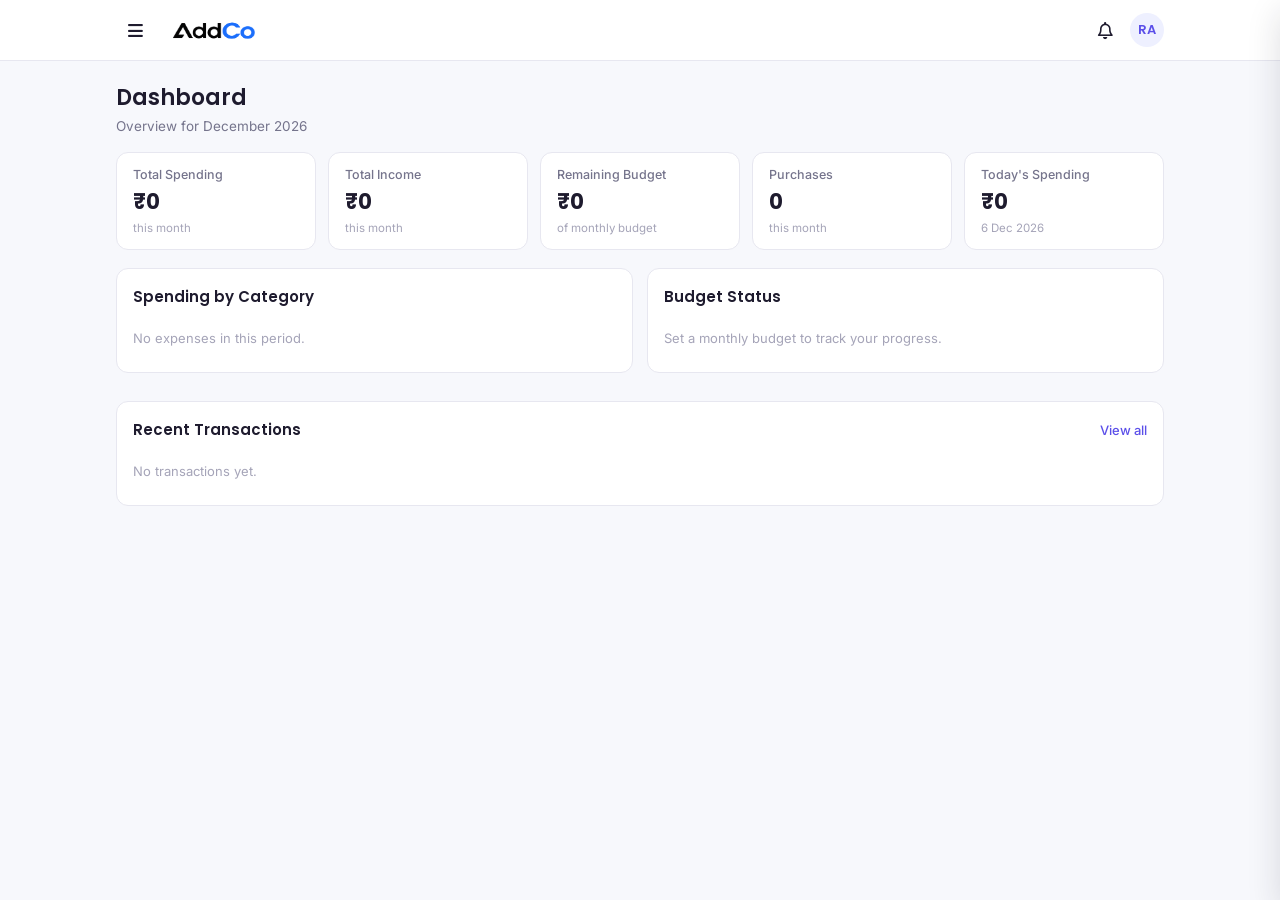
==== index.html @ 3d991e6e "initialization" ====
<!DOCTYPE html>
<html lang="en">

<head>
  <meta charset="UTF-8">
  <meta name="viewport" content="width=device-width, initial-scale=1.0, maximum-scale=1.0">
  <title>AddCo — Track Your Expenses</title>

  <link rel="preconnect" href="https://fonts.googleapis.com">
  <link
    href="https://fonts.googleapis.com/css2?family=Poppins:wght@500;600;700&family=Inter:wght@400;500;600;700&display=swap"
    rel="stylesheet">
  <link rel="stylesheet" href="https://cdnjs.cloudflare.com/ajax/libs/font-awesome/6.5.1/css/all.min.css">

  <link rel="stylesheet" href="main.css">
  <link rel="stylesheet" href="addExpense.css">
  <link rel="stylesheet" href="myPurchases.css">
  <link rel="stylesheet" href="budget.css">
  <link rel="stylesheet" href="reports.css">
  <link rel="stylesheet" href="categories.css">
  <link rel="stylesheet" href="settings.css">
</head>

<body>

  <!-- ============ LOADING SCREEN ============ -->
  <div id="loadingScreen" class="loading-screen">
    <div class="loading-content">
      <!-- <div class="loading-logo">
        <img src="img/Finaal AddCo logo.png" alt="Logo">
      </div> -->
      <div class="loading-spinner"></div>
      <p class="loading-text">Getting your finances ready…</p>
    </div>
  </div>

  <!-- ============ TOP NAVIGATION ============ -->
  <header class="top-nav" id="topNav">
    <div class="top-nav-row">
      <div class="top-nav-left">
        <button class="icon-btn hamburger-btn" id="hamburgerBtn" aria-label="Open menu" aria-expanded="false">
          <i class="fa-solid fa-bars" id="hamburgerIcon"></i>
        </button>
        <div class="brand-logo">
        </div>
      </div>
      <div class="top-nav-right">
        <button class="icon-btn notif-btn" id="notifBtn" aria-label="Notifications">
          <i class="fa-regular fa-bell"></i>
        </button>
        <button class="user-chip" id="userChipBtn" aria-label="Account">
          <span class="user-avatar-sm">RA</span>
        </button>
      </div>
    </div>

    <!-- ============ EXPANDABLE NAV MENU ============ -->
    <div class="nav-menu-overlay" id="menuOverlay"></div>
    <nav class="nav-menu" id="navMenu" aria-hidden="true">
      <div class="nav-menu-header">
        <span class="nav-menu-title">Menu</span>
        <button class="icon-btn close-menu-btn" id="closeMenuBtn" aria-label="Close menu">
          <i class="fa-solid fa-xmark"></i>
        </button>
      </div>

      <div class="nav-menu-body" id="navMenuBody">

        <!-- Default menu view -->
        <div class="nav-view nav-view--main" id="navViewMain">
          <ul class="nav-links">
            <li><a href="#" class="nav-link" data-page="dashboard"><i
                  class="fa-solid fa-grid-2 nav-link-icon"></i><span>Dashboard</span></a></li>
            <li><a href="#" class="nav-link" data-page="addExpense"><i
                  class="fa-solid fa-circle-plus nav-link-icon"></i><span>Add Expense</span></a></li>
            <li><a href="#" class="nav-link" data-page="myPurchases"><i
                  class="fa-solid fa-receipt nav-link-icon"></i><span>My Purchases</span></a></li>
            <li><a href="#" class="nav-link" data-page="budget"><i
                  class="fa-solid fa-piggy-bank nav-link-icon"></i><span>Budget</span></a></li>
            <li><a href="#" class="nav-link" data-page="reports"><i
                  class="fa-solid fa-chart-pie nav-link-icon"></i><span>Reports</span></a></li>
            <li><a href="#" class="nav-link" data-page="categories"><i
                  class="fa-solid fa-tags nav-link-icon"></i><span>Categories</span></a></li>
            <li><a href="#" class="nav-link" data-page="settings"><i
                  class="fa-solid fa-gear nav-link-icon"></i><span>Settings</span></a></li>
          </ul>

          <div class="nav-divider"></div>

          <button class="profile-section" id="profileToggleBtn">
            <span class="user-avatar-md">RA</span>
            <span class="profile-info">
              <span class="profile-name" id="profileNameLabel">Riya Agarwal</span>
              <span class="profile-email" id="profileEmailLabel">riya.agarwal@email.com</span>
            </span>
            <span class="premium-badge"><i class="fa-solid fa-crown"></i> Premium</span>
            <i class="fa-solid fa-chevron-right profile-arrow"></i>
          </button>

          <button class="nav-logout-btn" id="logoutBtnMain">
            <i class="fa-solid fa-arrow-right-from-bracket"></i><span>Logout</span>
          </button>
        </div>

        <!-- Expanded profile view -->
        <div class="nav-view nav-view--profile" id="navViewProfile" hidden>
          <button class="profile-back-btn" id="profileBackBtn">
            <i class="fa-solid fa-chevron-left"></i><span>Back</span>
          </button>

          <div class="profile-summary">
            <span class="user-avatar-lg">RA</span>
            <span class="profile-name-lg">Riya Agarwal</span>
            <span class="profile-email">riya.agarwal@email.com</span>
            <span class="premium-badge"><i class="fa-solid fa-crown"></i> Premium</span>
          </div>

          <ul class="nav-links">
            <li><a href="#" class="nav-link" data-profile-panel="personal"><i
                  class="fa-solid fa-user nav-link-icon"></i><span>Personal Information</span></a></li>
            <li><a href="#" class="nav-link" data-profile-panel="security"><i
                  class="fa-solid fa-lock nav-link-icon"></i><span>Security</span></a></li>
            <li><a href="#" class="nav-link" data-profile-panel="help"><i
                  class="fa-solid fa-circle-question nav-link-icon"></i><span>Help &amp; Support</span></a></li>
            <li><a href="#" class="nav-link" data-profile-panel="about"><i
                  class="fa-solid fa-circle-info nav-link-icon"></i><span>About AddCo</span></a></li>
          </ul>
        </div>

      </div>
    </nav>
  </header>

  <!-- ============ MAIN CONTENT ============ -->
  <main class="app-content" id="appContent">

    <!-- ---------- DASHBOARD ---------- -->
    <section class="page" id="page-dashboard">
      <div class="page-header">
        <h1 class="page-title">Dashboard</h1>
        <p class="page-subtitle" id="dashboardDateLabel">Overview for this month</p>
      </div>

      <div class="stat-grid">
        <div class="stat-card">
          <span class="stat-label">Total Spending</span>
          <span class="stat-value" id="statTotalSpent">₹0</span>
          <span class="stat-sub">this month</span>
        </div>
        <div class="stat-card">
          <span class="stat-label">Total Income</span>
          <span class="stat-value" id="statTotalIncome">₹0</span>
          <span class="stat-sub">this month</span>
        </div>
        <div class="stat-card">
          <span class="stat-label">Remaining Budget</span>
          <span class="stat-value" id="statRemaining">₹0</span>
          <span class="stat-sub">of monthly budget</span>
        </div>
        <div class="stat-card">
          <span class="stat-label">Purchases</span>
          <span class="stat-value" id="statPurchaseCount">0</span>
          <span class="stat-sub">this month</span>
        </div>
        <div class="stat-card">
          <span class="stat-label">Today's Spending</span>
          <span class="stat-value" id="statTodaySpent">₹0</span>
          <span class="stat-sub" id="statTodayDate">—</span>
        </div>
      </div>

      <div class="dash-row">
        <div class="panel">
          <div class="panel-header">
            <h2 class="panel-title">Spending by Category</h2>
          </div>
          <div class="category-bars" id="dashCategoryBars">
            <p class="empty-hint">No expenses yet. Add your first expense to see a breakdown.</p>
          </div>
        </div>

        <div class="panel">
          <div class="panel-header">
            <h2 class="panel-title">Budget Status</h2>
          </div>
          <div class="budget-status-mini" id="dashBudgetStatus">
            <p class="empty-hint">Set a monthly budget to track your progress.</p>
          </div>
        </div>
      </div>

      <div class="panel">
        <div class="panel-header">
          <h2 class="panel-title">Recent Transactions</h2>
          <a href="#" class="panel-link" data-page="myPurchases">View all</a>
        </div>
        <div class="recent-list" id="recentTransactionsList">
          <p class="empty-hint">No transactions yet.</p>
        </div>
      </div>
    </section>

    <!-- ---------- ADD EXPENSE ---------- -->
    <section class="page" id="page-addExpense">
      <div class="page-header">
        <h1 class="page-title">Add Expense</h1>
        <p class="page-subtitle">Log a new purchase</p>
      </div>

      <form class="expense-form" id="expenseForm" novalidate>
        <div class="form-group">
          <label class="form-label" for="amountInput">Amount</label>
          <div class="amount-input-wrap">
            <span class="currency-symbol">₹</span>
            <input type="number" id="amountInput" class="form-input amount-input" placeholder="0" min="0" step="0.01"
              inputmode="decimal">
          </div>
          <span class="form-error" id="amountError"></span>
        </div>

        <div class="form-group">
          <label class="form-label" for="categorySelect">Category</label>
          <select id="categorySelect" class="form-input">
            <option value="">Select category</option>
          </select>
          <span class="form-error" id="categoryError"></span>
        </div>

        <div class="form-row">
          <div class="form-group">
            <label class="form-label" for="dateInput">Date</label>
            <input type="date" id="dateInput" class="form-input">
            <span class="form-error" id="dateError"></span>
          </div>

          <div class="form-group">
            <label class="form-label" for="paymentMethodSelect">Payment Method</label>
            <select id="paymentMethodSelect" class="form-input">
              <option value="">Select method</option>
              <option value="UPI">UPI</option>
              <option value="Cash">Cash</option>
              <option value="Debit Card">Debit Card</option>
              <option value="Credit Card">Credit Card</option>
              <option value="Bank Transfer">Bank Transfer</option>
            </select>
            <span class="form-error" id="paymentMethodError"></span>
          </div>
        </div>

        <div class="form-group">
          <label class="form-label" for="descriptionInput">Description <span
              class="optional-tag">(optional)</span></label>
          <textarea id="descriptionInput" class="form-input" rows="3"
            placeholder="What was this expense for?"></textarea>
        </div>

        <button type="submit" class="btn-primary btn-add-expense" id="addExpenseButton">
          <span class="btn-content">
            <i class="fa-solid fa-plus"></i>
            <span class="btn-text">Add Expense</span>
          </span>
          <span class="btn-spinner" hidden></span>
        </button>
      </form>
    </section>

    <!-- ---------- MY PURCHASES ---------- -->
    <section class="page" id="page-myPurchases">
      <div class="page-header">
        <h1 class="page-title">My Purchases</h1>
        <p class="page-subtitle">All your recorded expenses</p>
      </div>

      <div class="purchases-toolbar">
        <div class="search-wrap">
          <i class="fa-solid fa-magnifying-glass search-icon"></i>
          <input type="text" id="searchInput" class="form-input search-input" placeholder="Search purchases">
        </div>
        <select id="filterCategory" class="form-input filter-input">
          <option value="">All categories</option>
        </select>
        <select id="filterDateRange" class="form-input filter-input">
          <option value="all">All time</option>
          <option value="today">Today</option>
          <option value="week">This week</option>
          <option value="month">This month</option>
          <option value="lastMonth">Last month</option>
          <option value="year">This year</option>
        </select>
        <select id="sortSelect" class="form-input filter-input">
          <option value="dateDesc">Newest first</option>
          <option value="dateAsc">Oldest first</option>
          <option value="amountDesc">Amount: High to Low</option>
          <option value="amountAsc">Amount: Low to High</option>
        </select>
      </div>

      <div class="purchases-list" id="purchasesList"></div>
      <p class="empty-hint" id="purchasesEmptyState" hidden>No purchases match your filters.</p>
    </section>

    <!-- ---------- BUDGET ---------- -->
    <section class="page" id="page-budget">
      <div class="page-header">
        <h1 class="page-title">Budget</h1>
        <p class="page-subtitle">Plan and track your monthly spending</p>
      </div>

      <div class="panel budget-overview-panel">
        <div class="panel-header">
          <h2 class="panel-title">Monthly Budget</h2>
        </div>
        <div class="budget-set-row">
          <div class="amount-input-wrap">
            <span class="currency-symbol">₹</span>
            <input type="number" id="monthlyBudgetInput" class="form-input amount-input" placeholder="0" min="0">
          </div>
          <button class="btn-primary btn-save-budget" id="saveBudgetBtn">Save Budget</button>
        </div>

        <div class="budget-progress-block">
          <div class="budget-progress-labels">
            <span>Spent: <strong id="budgetSpentLabel">₹0</strong></span>
            <span>Remaining: <strong id="budgetRemainingLabel">₹0</strong></span>
          </div>
          <div class="progress-track">
            <div class="progress-fill" id="budgetOverviewBar"></div>
          </div>
          <div class="budget-progress-footer">
            <span id="budgetPercentLabel">0% used</span>
            <span class="budget-warning" id="budgetWarning" hidden></span>
          </div>
        </div>
      </div>

      <div class="panel">
        <div class="panel-header">
          <h2 class="panel-title">Category Budgets</h2>
        </div>
        <div class="category-budget-list" id="categoryBudgetList"></div>
      </div>
    </section>

    <!-- ---------- REPORTS ---------- -->
    <section class="page" id="page-reports">
      <div class="page-header">
        <h1 class="page-title">Reports</h1>
        <p class="page-subtitle">Understand your spending patterns</p>
      </div>

      <div class="report-period-row">
        <select id="reportPeriodSelect" class="form-input filter-input">
          <option value="week">This week</option>
          <option value="month" selected>This month</option>
          <option value="lastMonth">Last month</option>
          <option value="year">This year</option>
        </select>
      </div>

      <div class="stat-grid report-highlight-grid">
        <div class="stat-card">
          <span class="stat-label">Highest Category</span>
          <span class="stat-value stat-value--sm" id="reportHighestCategory">—</span>
        </div>
        <div class="stat-card">
          <span class="stat-label">Highest Expense</span>
          <span class="stat-value stat-value--sm" id="reportHighestExpense">—</span>
        </div>
        <div class="stat-card">
          <span class="stat-label">Total Spent</span>
          <span class="stat-value stat-value--sm" id="reportTotalSpent">₹0</span>
        </div>
      </div>

      <div class="panel">
        <div class="panel-header">
          <h2 class="panel-title">Category Breakdown</h2>
        </div>
        <div class="category-bars" id="reportCategoryChart"></div>
      </div>

      <div class="dash-row">
        <div class="panel">
          <div class="panel-header">
            <h2 class="panel-title">Payment Method Spending</h2>
          </div>
          <div class="category-bars" id="reportPaymentChart"></div>
        </div>

        <div class="panel">
          <div class="panel-header">
            <h2 class="panel-title">Daily Spending</h2>
          </div>
          <div class="mini-bar-chart" id="reportDailyChart"></div>
        </div>
      </div>
    </section>

    <!-- ---------- CATEGORIES ---------- -->
    <section class="page" id="page-categories">
      <div class="page-header">
        <div class="page-header-row">
          <div>
            <h1 class="page-title">Categories</h1>
            <p class="page-subtitle">Organize how your expenses are grouped</p>
          </div>
          <button class="btn-primary btn-add-category" id="addCategoryBtn">
            <i class="fa-solid fa-plus"></i><span>Add Category</span>
          </button>
        </div>
      </div>

      <div class="category-grid" id="categoryGrid"></div>
    </section>

    <!-- ---------- SETTINGS ---------- -->
    <section class="page" id="page-settings">
      <div class="page-header">
        <h1 class="page-title">Settings</h1>
        <p class="page-subtitle">Manage your account and preferences</p>
      </div>

      <div class="panel">
        <div class="panel-header">
          <h2 class="panel-title">Profile</h2>
        </div>
        <div class="settings-form-row">
          <div class="form-group">
            <label class="form-label" for="settingsNameInput">Full Name</label>
            <input type="text" id="settingsNameInput" class="form-input">
          </div>
          <div class="form-group">
            <label class="form-label" for="settingsEmailInput">Email</label>
            <input type="email" id="settingsEmailInput" class="form-input">
          </div>
        </div>
        <button class="btn-primary" id="saveProfileBtn">Save Profile</button>
      </div>

      <div class="panel">
        <div class="panel-header">
          <h2 class="panel-title">Preferences</h2>
        </div>
        <div class="settings-row">
          <div class="settings-row-text">
            <span class="settings-row-title">Currency</span>
            <span class="settings-row-desc">Used across the app for all amounts</span>
          </div>
          <select id="settingsCurrencySelect" class="form-input settings-select">
            <option value="INR">INR (₹)</option>
          </select>
        </div>
        <div class="settings-row">
          <div class="settings-row-text">
            <span class="settings-row-title">Theme</span>
            <span class="settings-row-desc">Choose how AddCo looks</span>
          </div>
          <select id="settingsThemeSelect" class="form-input settings-select">
            <option value="light">Light</option>
            <option value="dark">Dark</option>
          </select>
        </div>
        <div class="settings-row">
          <div class="settings-row-text">
            <span class="settings-row-title">Notifications</span>
            <span class="settings-row-desc">Budget alerts and reminders</span>
          </div>
          <label class="toggle-switch">
            <input type="checkbox" id="settingsNotificationsToggle">
            <span class="toggle-slider"></span>
          </label>
        </div>
      </div>

      <div class="panel">
        <div class="panel-header">
          <h2 class="panel-title">Data Management</h2>
        </div>
        <div class="settings-row">
          <div class="settings-row-text">
            <span class="settings-row-title">Export your data</span>
            <span class="settings-row-desc">Download all expenses as a JSON file</span>
          </div>
          <button class="btn-secondary" id="exportDataBtn">Export</button>
        </div>
        <div class="settings-row">
          <div class="settings-row-text">
            <span class="settings-row-title">Clear all data</span>
            <span class="settings-row-desc">Permanently remove all AddCo data from this device</span>
          </div>
          <button class="btn-danger-outline" id="clearDataBtn">Clear Data</button>
        </div>
      </div>

      <button class="btn-danger-outline btn-settings-logout" id="settingsLogoutBtn">
        <i class="fa-solid fa-arrow-right-from-bracket"></i> Logout
      </button>
    </section>

  </main>

  <!-- ============ FOOTER (MOBILE) NAVIGATION ============ -->
  <nav class="footer-nav" id="footerNav">
    <a href="#" class="footer-nav-item" data-page="dashboard">
      <i class="fa-solid fa-grid-2"></i><span>Dashboard</span>
    </a>
    <a href="#" class="footer-nav-item" data-page="addExpense">
      <i class="fa-solid fa-circle-plus"></i><span>Add</span>
    </a>
    <a href="#" class="footer-nav-item" data-page="myPurchases">
      <i class="fa-solid fa-receipt"></i><span>Purchases</span>
    </a>
    <a href="#" class="footer-nav-item" data-page="budget">
      <i class="fa-solid fa-piggy-bank"></i><span>Budget</span>
    </a>
  </nav>

  <!-- ============ EDIT EXPENSE MODAL ============ -->
  <div class="modal-overlay" id="editModal" hidden>
    <div class="modal-box">
      <div class="modal-header">
        <h2 class="modal-title">Edit Expense</h2>
        <button class="icon-btn" id="closeEditModalBtn" aria-label="Close"><i class="fa-solid fa-xmark"></i></button>
      </div>
      <form class="expense-form" id="editExpenseForm" novalidate>
        <div class="form-group">
          <label class="form-label" for="editAmountInput">Amount</label>
          <div class="amount-input-wrap">
            <span class="currency-symbol">₹</span>
            <input type="number" id="editAmountInput" class="form-input amount-input" min="0" step="0.01">
          </div>
          <span class="form-error" id="editAmountError"></span>
        </div>
        <div class="form-group">
          <label class="form-label" for="editCategorySelect">Category</label>
          <select id="editCategorySelect" class="form-input"></select>
          <span class="form-error" id="editCategoryError"></span>
        </div>
        <div class="form-row">
          <div class="form-group">
            <label class="form-label" for="editDateInput">Date</label>
            <input type="date" id="editDateInput" class="form-input">
            <span class="form-error" id="editDateError"></span>
          </div>
          <div class="form-group">
            <label class="form-label" for="editPaymentMethodSelect">Payment Method</label>
            <select id="editPaymentMethodSelect" class="form-input">
              <option value="UPI">UPI</option>
              <option value="Cash">Cash</option>
              <option value="Debit Card">Debit Card</option>
              <option value="Credit Card">Credit Card</option>
              <option value="Bank Transfer">Bank Transfer</option>
            </select>
            <span class="form-error" id="editPaymentMethodError"></span>
          </div>
        </div>
        <div class="form-group">
          <label class="form-label" for="editDescriptionInput">Description <span
              class="optional-tag">(optional)</span></label>
          <textarea id="editDescriptionInput" class="form-input" rows="3"></textarea>
        </div>
        <div class="modal-actions">
          <button type="button" class="btn-secondary" id="cancelEditBtn">Cancel</button>
          <button type="submit" class="btn-primary" id="saveEditBtn">Save Changes</button>
        </div>
      </form>
    </div>
  </div>

  <!-- ============ DELETE CONFIRM MODAL ============ -->
  <div class="modal-overlay" id="deleteModal" hidden>
    <div class="modal-box modal-box--sm">
      <div class="modal-header">
        <h2 class="modal-title">Delete Expense</h2>
        <button class="icon-btn" id="closeDeleteModalBtn" aria-label="Close"><i class="fa-solid fa-xmark"></i></button>
      </div>
      <p class="modal-message">Are you sure you want to delete this expense? This action cannot be undone.</p>
      <div class="modal-actions">
        <button type="button" class="btn-secondary" id="cancelDeleteBtn">Cancel</button>
        <button type="button" class="btn-danger" id="confirmDeleteBtn">Delete</button>
      </div>
    </div>
  </div>

  <!-- ============ CATEGORY MODAL ============ -->
  <div class="modal-overlay" id="categoryModal" hidden>
    <div class="modal-box modal-box--sm">
      <div class="modal-header">
        <h2 class="modal-title" id="categoryModalTitle">Add Category</h2>
        <button class="icon-btn" id="closeCategoryModalBtn" aria-label="Close"><i
            class="fa-solid fa-xmark"></i></button>
      </div>
      <form id="categoryForm" novalidate>
        <div class="form-group">
          <label class="form-label" for="categoryNameInput">Category Name</label>
          <input type="text" id="categoryNameInput" class="form-input" placeholder="e.g. Travel">
          <span class="form-error" id="categoryNameError"></span>
        </div>
        <div class="form-group">
          <label class="form-label">Icon</label>
          <div class="icon-picker" id="categoryIconPicker"></div>
        </div>
        <div class="form-group">
          <label class="form-label">Color</label>
          <div class="color-picker" id="categoryColorPicker"></div>
        </div>
        <div class="modal-actions">
          <button type="button" class="btn-secondary" id="cancelCategoryBtn">Cancel</button>
          <button type="submit" class="btn-primary" id="saveCategoryBtn">Save Category</button>
        </div>
      </form>
    </div>
  </div>

  <!-- ============ CATEGORY DELETE / REASSIGN MODAL ============ -->
  <div class="modal-overlay" id="categoryDeleteModal" hidden>
    <div class="modal-box modal-box--sm">
      <div class="modal-header">
        <h2 class="modal-title">Delete Category</h2>
        <button class="icon-btn" id="closeCategoryDeleteModalBtn" aria-label="Close"><i
            class="fa-solid fa-xmark"></i></button>
      </div>
      <p class="modal-message" id="categoryDeleteMessage"></p>
      <div class="form-group" id="categoryReassignGroup" hidden>
        <label class="form-label" for="categoryReassignSelect">Move existing expenses to</label>
        <select id="categoryReassignSelect" class="form-input"></select>
      </div>
      <div class="modal-actions">
        <button type="button" class="btn-secondary" id="cancelCategoryDeleteBtn">Cancel</button>
        <button type="button" class="btn-danger" id="confirmCategoryDeleteBtn">Delete</button>
      </div>
    </div>
  </div>

  <!-- ============ TOAST ============ -->
  <div class="toast" id="toast" hidden>
    <i class="fa-solid fa-circle-check toast-icon"></i>
    <span class="toast-message" id="toastMessage"></span>
  </div>

  <script src="noting.js"></script>
</body>

</html>
---- main.css ----
/* ==========================================================================
   AddCo — main.css
   Design tokens, resets, top nav, side menu, footer nav, loading screen,
   and shared components (buttons, forms, panels, modals, toast).
   ========================================================================== */

:root {
  /* Brand colors */
  --color-primary: #5b4fe9;
  --color-primary-dark: #4a3fd1;
  --color-primary-light: #eef0ff;
  --color-accent-blue: #3e8eff;

  /* Neutrals */
  --color-bg: #ffffff;
  --color-surface: #f7f8fc;
  --color-border: #e7e7f0;
  --color-text: #1e1b2e;
  --color-text-muted: #75748c;
  --color-text-faint: #a5a4b8;

  /* Status */
  --color-success: #1fa971;
  --color-success-light: #e7f8f1;
  --color-danger: #ef4444;
  --color-danger-light: #fdecec;
  --color-warning: #f5a623;
  --color-warning-light: #fef3e2;

  /* Shape */
  --radius-sm: 8px;
  --radius-md: 12px;
  --radius-lg: 16px;
  --radius-pill: 999px;

  /* Elevation */
  --shadow-sm: 0 1px 2px rgba(30, 27, 46, 0.06);
  --shadow-md: 0 4px 16px rgba(30, 27, 46, 0.08);
  --shadow-lg: 0 12px 32px rgba(30, 27, 46, 0.14);

  /* Layout */
  --top-nav-height: 60px;
  --footer-nav-height: 64px;
  --content-max-width: 1080px;

  /* Type */
  --font-display: "Poppins", sans-serif;
  --font-body: "Inter", sans-serif;
}

/* ---------- Reset ---------- */
* {
  box-sizing: border-box;
}

html,
body {
  margin: 0;
  padding: 0;
}

body {
  font-family: var(--font-body);
  color: var(--color-text);
  background: var(--color-surface);
  -webkit-font-smoothing: antialiased;
  overflow-x: hidden;
}

body.menu-open {
  overflow: hidden;
}

h1,
h2,
h3,
h4 {
  margin: 0;
  font-family: var(--font-display);
}
p {
  margin: 0;
}
ul {
  list-style: none;
  margin: 0;
  padding: 0;
}
a {
  color: inherit;
  text-decoration: none;
}
button {
  font-family: inherit;
  cursor: pointer;
}
input,
select,
textarea {
  font-family: inherit;
}

.icon-btn {
  display: inline-flex;
  align-items: center;
  justify-content: center;
  width: 38px;
  height: 38px;
  border: none;
  background: transparent;
  border-radius: var(--radius-sm);
  color: var(--color-text);
  font-size: 17px;
  transition: background 0.15s ease;
}
.icon-btn:hover {
  background: var(--color-surface);
}
.icon-btn:focus-visible,
button:focus-visible,
a:focus-visible,
input:focus-visible,
select:focus-visible,
textarea:focus-visible {
  outline: 2px solid var(--color-primary);
  outline-offset: 2px;
}

@media (prefers-reduced-motion: reduce) {
  * {
    animation-duration: 0.001ms !important;
    transition-duration: 0.001ms !important;
  }
}

/* ==========================================================================
   LOADING SCREEN
   ========================================================================== */
.loading-screen {
  position: fixed;
  inset: 0;
  background: var(--color-bg);
  display: flex;
  align-items: center;
  justify-content: center;
  z-index: 1000;
  transition:
    opacity 0.35s ease,
    visibility 0.35s ease;
}
.loading-screen.is-hidden {
  opacity: 0;
  visibility: hidden;
  pointer-events: none;
}
.loading-content {
  display: flex;
  flex-direction: column;
  align-items: center;
  gap: 18px;
}
.loading-logo {
  width: 100px;
  height: 40px;
  display: flex;
  align-items: center;
  justify-content: center;
}
.loading-logo img {
  width: 100%;
  height: 100%;
  object-fit: contain;
}
.loading-spinner {
  width: 34px;
  height: 34px;
  border: 3px solid var(--color-primary-light);
  border-top-color: var(--color-primary);
  border-radius: 50%;
  animation: spin 0.8s linear infinite;
}
.loading-text {
  color: var(--color-text-muted);
  font-size: 14px;
}
@keyframes spin {
  to {
    transform: rotate(360deg);
  }
}

/* ==========================================================================
   TOP NAVIGATION
   ========================================================================== */
.top-nav {
  position: sticky;
  top: 0;
  z-index: 200;
  background: var(--color-bg);
  border-bottom: 1px solid var(--color-border);
}
.top-nav-row {
  height: var(--top-nav-height);
  display: flex;
  align-items: center;
  justify-content: space-between;
  padding: 0 16px;
  max-width: var(--content-max-width);
  margin: 0 auto;
}
.top-nav-left {
  display: flex;
  align-items: center;
  gap: 10px;
}
.top-nav-right {
  display: flex;
  align-items: center;
  gap: 6px;
}
.brand-logo {
  width: 100px;
  height: 40px;

  background-image: url("./img/Finaal AddCo logo.png");
  background-size: 90%;
  background-position: center;
  background-repeat: no-repeat;
}
.user-chip {
  border: none;
  background: transparent;
  border-radius: var(--radius-pill);
  padding: 0;
}
.user-avatar-sm,
.user-avatar-md,
.user-avatar-lg {
  display: inline-flex;
  align-items: center;
  justify-content: center;
  border-radius: 50%;
  background: var(--color-primary-light);
  color: var(--color-primary);
  font-weight: 600;
  font-family: var(--font-display);
  flex-shrink: 0;
}
.user-avatar-sm {
  width: 34px;
  height: 34px;
  font-size: 13px;
}
.user-avatar-md {
  width: 44px;
  height: 44px;
  font-size: 15px;
}
.user-avatar-lg {
  width: 60px;
  height: 60px;
  font-size: 20px;
}

/* ---------- Nav menu overlay + panel ---------- */
.nav-menu-overlay {
  position: fixed;
  inset: 0;
  background: rgba(30, 27, 46, 0.35);
  opacity: 0;
  visibility: hidden;
  transition:
    opacity 0.2s ease,
    visibility 0.2s ease;
  z-index: 210;
}
.nav-menu-overlay.is-visible {
  opacity: 1;
  visibility: visible;
}

.nav-menu {
  position: fixed;
  top: 0;
  right: 0;
  bottom: 0;
  width: 320px;
  max-width: 86vw;
  background: var(--color-bg);
  z-index: 220;
  transform: translateX(100%);
  transition: transform 0.28s cubic-bezier(0.4, 0, 0.2, 1);
  display: flex;
  flex-direction: column;
  box-shadow: var(--shadow-lg);
}
.nav-menu.is-open {
  transform: translateX(0);
}

.nav-menu-header {
  display: flex;
  align-items: center;
  justify-content: space-between;
  padding: 14px 16px;
  border-bottom: 1px solid var(--color-border);
  flex-shrink: 0;
}
.nav-menu-title {
  font-family: var(--font-display);
  font-weight: 600;
  font-size: 16px;
}
.nav-menu-body {
  flex: 1;
  overflow-y: auto;
  padding: 8px 12px 20px;
}

.nav-links li + li {
  margin-top: 2px;
}
.nav-link {
  display: flex;
  align-items: center;
  gap: 12px;
  padding: 11px 12px;
  border-radius: var(--radius-sm);
  font-size: 14.5px;
  font-weight: 500;
  color: var(--color-text);
  transition:
    background 0.15s ease,
    color 0.15s ease;
}
.nav-link:hover {
  background: var(--color-surface);
}
.nav-link-icon {
  width: 18px;
  text-align: center;
  color: var(--color-text-muted);
  font-size: 15px;
}
.nav-link.is-active {
  background: var(--color-primary-light);
  color: var(--color-primary-dark);
}
.nav-link.is-active .nav-link-icon {
  color: var(--color-primary);
}

.nav-divider {
  height: 1px;
  background: var(--color-border);
  margin: 12px 4px;
}

.profile-section {
  width: 100%;
  display: flex;
  align-items: center;
  gap: 12px;
  padding: 12px;
  border: 1px solid var(--color-border);
  border-radius: var(--radius-md);
  background: var(--color-surface);
  text-align: left;
}
.profile-info {
  display: flex;
  flex-direction: column;
  flex: 1;
  min-width: 0;
}
.profile-name {
  font-size: 14px;
  font-weight: 600;
  white-space: nowrap;
  overflow: hidden;
  text-overflow: ellipsis;
}
.profile-email {
  font-size: 12px;
  color: var(--color-text-muted);
  white-space: nowrap;
  overflow: hidden;
  text-overflow: ellipsis;
}
.premium-badge {
  display: inline-flex;
  align-items: center;
  gap: 4px;
  font-size: 10.5px;
  font-weight: 600;
  color: #b8860b;
  background: #fdf3d9;
  padding: 3px 8px;
  border-radius: var(--radius-pill);
  flex-shrink: 0;
}
.profile-arrow {
  color: var(--color-text-faint);
  font-size: 12px;
  flex-shrink: 0;
}

.nav-logout-btn {
  width: 100%;
  display: flex;
  align-items: center;
  gap: 12px;
  padding: 11px 12px;
  margin-top: 10px;
  border: none;
  background: transparent;
  border-radius: var(--radius-sm);
  color: var(--color-danger);
  font-size: 14.5px;
  font-weight: 500;
}
.nav-logout-btn:hover {
  background: var(--color-danger-light);
}

/* ---------- Profile expanded view ---------- */
.profile-back-btn {
  display: flex;
  align-items: center;
  gap: 8px;
  border: none;
  background: transparent;
  padding: 8px 4px;
  margin-bottom: 10px;
  font-size: 14px;
  font-weight: 500;
  color: var(--color-text-muted);
}
.profile-back-btn:hover {
  color: var(--color-text);
}

.profile-summary {
  display: flex;
  flex-direction: column;
  align-items: center;
  gap: 6px;
  padding: 18px 12px 22px;
  border-bottom: 1px solid var(--color-border);
  margin-bottom: 12px;
}
.profile-name-lg {
  font-size: 16px;
  font-weight: 600;
}

/* ==========================================================================
   MAIN CONTENT / PAGES
   ========================================================================== */
.app-content {
  max-width: var(--content-max-width);
  margin: 0 auto;
  padding: 20px 16px calc(var(--footer-nav-height) + 32px);
}

.page {
  display: none;
}
.page.is-active {
  display: block;
}

.page-header {
  margin-bottom: 18px;
}
.page-header-row {
  display: flex;
  align-items: flex-start;
  justify-content: space-between;
  gap: 12px;
  flex-wrap: wrap;
}
.page-title {
  font-size: 22px;
  font-weight: 600;
  color: var(--color-text);
}
.page-subtitle {
  font-size: 13.5px;
  color: var(--color-text-muted);
  margin-top: 4px;
}

/* ---------- Stat grid (dashboard + reports) ---------- */
.stat-grid {
  display: grid;
  grid-template-columns: repeat(auto-fit, minmax(150px, 1fr));
  gap: 12px;
  margin-bottom: 18px;
}
.stat-card {
  background: var(--color-bg);
  border: 1px solid var(--color-border);
  border-radius: var(--radius-md);
  padding: 14px 16px;
  display: flex;
  flex-direction: column;
  gap: 4px;
}
.stat-label {
  font-size: 12.5px;
  color: var(--color-text-muted);
  font-weight: 500;
}
.stat-value {
  font-size: 21px;
  font-weight: 700;
  font-family: var(--font-display);
  color: var(--color-text);
}
.stat-value--sm {
  font-size: 16px;
}
.stat-sub {
  font-size: 11.5px;
  color: var(--color-text-faint);
}

/* ---------- Panels ---------- */
.dash-row {
  display: grid;
  grid-template-columns: 1fr 1fr;
  gap: 14px;
  margin-bottom: 14px;
}
.panel {
  background: var(--color-bg);
  border: 1px solid var(--color-border);
  border-radius: var(--radius-md);
  padding: 16px;
  margin-bottom: 14px;
}
.panel-header {
  display: flex;
  align-items: center;
  justify-content: space-between;
  margin-bottom: 12px;
}
.panel-title {
  font-size: 15px;
  font-weight: 600;
}
.panel-link {
  font-size: 13px;
  color: var(--color-primary);
  font-weight: 500;
}
.panel-link:hover {
  text-decoration: underline;
}

.empty-hint {
  color: var(--color-text-faint);
  font-size: 13px;
  padding: 10px 0;
}

/* ---------- Category bars (shared: dashboard + reports) ---------- */
.category-bar-row {
  margin-bottom: 12px;
}
.category-bar-row:last-child {
  margin-bottom: 0;
}
.category-bar-top {
  display: flex;
  align-items: center;
  justify-content: space-between;
  font-size: 13px;
  margin-bottom: 6px;
}
.category-bar-name {
  display: flex;
  align-items: center;
  gap: 8px;
  font-weight: 500;
}
.category-bar-icon {
  width: 22px;
  height: 22px;
  border-radius: 6px;
  display: inline-flex;
  align-items: center;
  justify-content: center;
  font-size: 11px;
  color: #fff;
  flex-shrink: 0;
}
.category-bar-amount {
  color: var(--color-text-muted);
  font-weight: 600;
}
.progress-track {
  height: 8px;
  background: var(--color-surface);
  border-radius: var(--radius-pill);
  overflow: hidden;
}
.progress-fill {
  height: 100%;
  border-radius: var(--radius-pill);
  background: var(--color-primary);
  transition: width 0.4s ease;
}

/* ---------- Mini bar chart (reports daily) ---------- */
.mini-bar-chart {
  display: flex;
  align-items: stretch;
  gap: 6px;
  height: 140px;
  padding-top: 10px;
}
.mini-bar-col {
  flex: 1;
  display: flex;
  flex-direction: column;
  align-items: center;
  justify-content: flex-end;
  height: 100%;
  gap: 6px;
}
.mini-bar {
  width: 100%;
  max-width: 26px;
  background: var(--color-primary-light);
  border-radius: 4px 4px 0 0;
  min-height: 2px;
}
.mini-bar-col.has-value .mini-bar {
  background: var(--color-primary);
}
.mini-bar-label {
  font-size: 10px;
  color: var(--color-text-faint);
}

/* ---------- Recent transactions list ---------- */
.recent-item {
  display: flex;
  align-items: center;
  gap: 12px;
  padding: 10px 0;
  border-bottom: 1px solid var(--color-border);
}
.recent-item:last-child {
  border-bottom: none;
  padding-bottom: 0;
}
.recent-item-icon {
  width: 36px;
  height: 36px;
  border-radius: var(--radius-sm);
  display: flex;
  align-items: center;
  justify-content: center;
  color: #fff;
  font-size: 14px;
  flex-shrink: 0;
}
.recent-item-info {
  flex: 1;
  min-width: 0;
}
.recent-item-desc {
  font-size: 13.5px;
  font-weight: 500;
  white-space: nowrap;
  overflow: hidden;
  text-overflow: ellipsis;
}
.recent-item-meta {
  font-size: 11.5px;
  color: var(--color-text-muted);
}
.recent-item-amount {
  font-size: 14px;
  font-weight: 600;
  flex-shrink: 0;
}

/* ==========================================================================
   FORM ELEMENTS (shared)
   ========================================================================== */
.form-group {
  margin-bottom: 16px;
}
.form-row {
  display: grid;
  grid-template-columns: 1fr 1fr;
  gap: 14px;
}
.form-label {
  display: block;
  font-size: 13px;
  font-weight: 600;
  margin-bottom: 6px;
  color: var(--color-text);
}
.optional-tag {
  font-weight: 400;
  color: var(--color-text-faint);
}

.form-input {
  width: 100%;
  padding: 10px 12px;
  border: 1px solid var(--color-border);
  border-radius: var(--radius-sm);
  font-size: 14px;
  color: var(--color-text);
  background: var(--color-bg);
  transition: border-color 0.15s ease;
}
.form-input:focus {
  border-color: var(--color-primary);
  outline: none;
  box-shadow: 0 0 0 3px var(--color-primary-light);
}
.form-input.has-error {
  border-color: var(--color-danger);
}
textarea.form-input {
  resize: vertical;
  min-height: 70px;
}

.form-error {
  display: block;
  font-size: 12px;
  color: var(--color-danger);
  margin-top: 5px;
  min-height: 15px;
}

.amount-input-wrap {
  position: relative;
}
.currency-symbol {
  position: absolute;
  left: 12px;
  top: 50%;
  transform: translateY(-50%);
  color: var(--color-text-muted);
  font-weight: 600;
  font-size: 14px;
}
.amount-input {
  padding-left: 28px;
}

/* ---------- Buttons ---------- */
.btn-primary {
  display: inline-flex;
  align-items: center;
  justify-content: center;
  gap: 8px;
  background: var(--color-primary);
  color: #fff;
  border: none;
  border-radius: var(--radius-sm);
  padding: 11px 18px;
  font-size: 14px;
  font-weight: 600;
  transition:
    background 0.15s ease,
    transform 0.1s ease;
}
.btn-primary:hover {
  background: var(--color-primary-dark);
}
.btn-primary:active {
  transform: scale(0.98);
}
.btn-primary:disabled {
  opacity: 0.7;
  cursor: not-allowed;
}

.btn-secondary {
  display: inline-flex;
  align-items: center;
  justify-content: center;
  gap: 8px;
  background: var(--color-bg);
  color: var(--color-text);
  border: 1px solid var(--color-border);
  border-radius: var(--radius-sm);
  padding: 11px 18px;
  font-size: 14px;
  font-weight: 600;
}
.btn-secondary:hover {
  background: var(--color-surface);
}

.btn-danger {
  display: inline-flex;
  align-items: center;
  justify-content: center;
  gap: 8px;
  background: var(--color-danger);
  color: #fff;
  border: none;
  border-radius: var(--radius-sm);
  padding: 11px 18px;
  font-size: 14px;
  font-weight: 600;
}
.btn-danger:hover {
  background: #dc2626;
}

.btn-danger-outline {
  display: inline-flex;
  align-items: center;
  justify-content: center;
  gap: 8px;
  background: var(--color-danger-light);
  color: var(--color-danger);
  border: 1px solid transparent;
  border-radius: var(--radius-sm);
  padding: 11px 18px;
  font-size: 14px;
  font-weight: 600;
}
.btn-danger-outline:hover {
  background: #fbdada;
}

/* ==========================================================================
   MODALS
   ========================================================================== */
.modal-overlay {
  position: fixed;
  inset: 0;
  background: rgba(30, 27, 46, 0.4);
  display: flex;
  align-items: center;
  justify-content: center;
  z-index: 300;
  padding: 16px;
}
.modal-overlay[hidden] {
  display: none;
}

.modal-box {
  background: var(--color-bg);
  border-radius: var(--radius-lg);
  padding: 20px;
  width: 100%;
  max-width: 460px;
  max-height: 90vh;
  overflow-y: auto;
  box-shadow: var(--shadow-lg);
}
.modal-box--sm {
  max-width: 380px;
}

.modal-header {
  display: flex;
  align-items: center;
  justify-content: space-between;
  margin-bottom: 16px;
}
.modal-title {
  font-size: 17px;
  font-weight: 600;
}
.modal-message {
  font-size: 14px;
  color: var(--color-text-muted);
  line-height: 1.5;
  margin-bottom: 18px;
}
.modal-actions {
  display: flex;
  justify-content: flex-end;
  gap: 10px;
  margin-top: 4px;
}

/* ==========================================================================
   TOAST
   ========================================================================== */
.toast {
  position: fixed;
  bottom: calc(var(--footer-nav-height) + 20px);
  left: 50%;
  transform: translateX(-50%) translateY(10px);
  background: var(--color-text);
  color: #fff;
  padding: 12px 18px;
  border-radius: var(--radius-sm);
  display: flex;
  align-items: center;
  gap: 10px;
  font-size: 13.5px;
  font-weight: 500;
  z-index: 400;
  box-shadow: var(--shadow-lg);
  opacity: 0;
  transition:
    opacity 0.25s ease,
    transform 0.25s ease;
}
.toast.is-visible {
  opacity: 1;
  transform: translateX(-50%) translateY(0);
}
.toast-icon {
  color: var(--color-success);
}

/* ==========================================================================
   FOOTER NAVIGATION (mobile)
   ========================================================================== */
.footer-nav {
  position: fixed;
  bottom: 0;
  left: 0;
  right: 0;
  height: var(--footer-nav-height);
  background: var(--color-bg);
  border-top: 1px solid var(--color-border);
  display: none;
  align-items: stretch;
  justify-content: space-around;
  z-index: 150;
}
.footer-nav-item {
  flex: 1;
  display: flex;
  flex-direction: column;
  align-items: center;
  justify-content: center;
  gap: 3px;
  font-size: 10.5px;
  font-weight: 500;
  color: var(--color-text-faint);
}
.footer-nav-item i {
  font-size: 18px;
}
.footer-nav-item.is-active {
  color: var(--color-primary);
}

/* ==========================================================================
   RESPONSIVE
   ========================================================================== */
@media (max-width: 720px) {
  .dash-row {
    grid-template-columns: 1fr;
  }
  .form-row {
    grid-template-columns: 1fr;
    gap: 0;
  }
  .footer-nav {
    display: flex;
  }
  .app-content {
    padding-bottom: calc(var(--footer-nav-height) + 24px);
  }
}

@media (min-width: 721px) and (max-width: 980px) {
  .stat-grid {
    grid-template-columns: repeat(3, 1fr);
  }
}

@media (max-width: 400px) {
  .top-nav-row {
    padding: 0 12px;
  }
  .brand-name {
    font-size: 17px;
  }
}

/* ==========================================================================
   DARK THEME (optional, toggled from Settings — light remains the default
   AddCo look described in the reference)
   ========================================================================== */
body[data-theme="dark"] {
  --color-bg: #1a1826;
  --color-surface: #221f32;
  --color-border: #322e45;
  --color-text: #f1f0f8;
  --color-text-muted: #a9a7c0;
  --color-text-faint: #77748f;
  --color-primary-light: #29254a;
}
body[data-theme="dark"] .loading-screen {
  background: var(--color-bg);
}
body[data-theme="dark"] .nav-menu-overlay {
  background: rgba(0, 0, 0, 0.55);
}
---- addExpense.css ----
/* ==========================================================================
   AddCo — addExpense.css
   ========================================================================== */

.expense-form {
  background: var(--color-bg);
  border: 1px solid var(--color-border);
  border-radius: var(--radius-md);
  padding: 20px;
  max-width: 520px;
}

.btn-add-expense {
  width: 100%;
  position: relative;
  height: 46px;
  margin-top: 4px;
}

.btn-add-expense .btn-content {
  display: inline-flex;
  align-items: center;
  gap: 8px;
  transition: opacity 0.15s ease;
}

.btn-add-expense .btn-spinner {
  position: absolute;
  top: 50%;
  left: 50%;
  width: 18px;
  height: 18px;
  margin: -9px 0 0 -9px;
  border: 2px solid rgba(255, 255, 255, 0.4);
  border-top-color: #fff;
  border-radius: 50%;
  animation: spin 0.7s linear infinite;
}

/* Loading state: hide content, show spinner */
.btn-add-expense.is-loading .btn-content { opacity: 0; }
.btn-add-expense.is-loading .btn-spinner { display: block !important; }

/* Success state: green flash with check icon */
.btn-add-expense.is-success {
  background: var(--color-success);
}
.btn-add-expense.is-success .btn-content { opacity: 1; }
.btn-add-expense.is-success .btn-spinner { display: none !important; }

@media (max-width: 720px) {
  .expense-form { max-width: 100%; padding: 16px; }
}
---- myPurchases.css ----
/* ==========================================================================
   AddCo — myPurchases.css
   ========================================================================== */

.purchases-toolbar {
  display: grid;
  grid-template-columns: 1.6fr 1fr 1fr 1fr;
  gap: 10px;
  margin-bottom: 16px;
}

.search-wrap { position: relative; }
.search-icon {
  position: absolute;
  left: 12px;
  top: 50%;
  transform: translateY(-50%);
  color: var(--color-text-faint);
  font-size: 13px;
}
.search-input { padding-left: 32px; }

.filter-input { cursor: pointer; }

.purchases-list {
  background: var(--color-bg);
  border: 1px solid var(--color-border);
  border-radius: var(--radius-md);
  overflow: hidden;
}

.purchase-row {
  display: grid;
  grid-template-columns: 100px 1.4fr 120px 130px 110px 84px;
  align-items: center;
  gap: 10px;
  padding: 13px 16px;
  border-bottom: 1px solid var(--color-border);
}
.purchase-row:last-child { border-bottom: none; }

.purchase-row-header {
  font-size: 11.5px;
  font-weight: 600;
  text-transform: uppercase;
  letter-spacing: 0.03em;
  color: var(--color-text-faint);
  background: var(--color-surface);
}

.purchase-date { font-size: 13px; color: var(--color-text-muted); }

.purchase-desc-cell { display: flex; align-items: center; gap: 10px; min-width: 0; }
.purchase-cat-icon {
  width: 32px;
  height: 32px;
  border-radius: var(--radius-sm);
  display: flex;
  align-items: center;
  justify-content: center;
  color: #fff;
  font-size: 13px;
  flex-shrink: 0;
}
.purchase-desc-text {
  font-size: 13.5px;
  font-weight: 500;
  white-space: nowrap;
  overflow: hidden;
  text-overflow: ellipsis;
}

.purchase-category-tag {
  display: inline-block;
  font-size: 12px;
  color: var(--color-text-muted);
}

.purchase-payment {
  font-size: 12.5px;
  color: var(--color-text-muted);
  display: flex;
  align-items: center;
  gap: 6px;
}

.purchase-amount { font-size: 14px; font-weight: 700; text-align: right; }

.purchase-actions {
  display: flex;
  gap: 4px;
  justify-content: flex-end;
}
.purchase-action-btn {
  width: 30px;
  height: 30px;
  border: none;
  background: transparent;
  border-radius: var(--radius-sm);
  color: var(--color-text-muted);
  font-size: 13px;
  display: inline-flex;
  align-items: center;
  justify-content: center;
}
.purchase-action-btn:hover { background: var(--color-surface); }
.purchase-action-btn--edit:hover { color: var(--color-primary); }
.purchase-action-btn--delete:hover { color: var(--color-danger); }

@media (max-width: 860px) {
  .purchases-toolbar { grid-template-columns: 1fr 1fr; }
  .search-wrap { grid-column: 1 / -1; }
}

/* Mobile: card layout instead of table row */
@media (max-width: 720px) {
  .purchase-row-header { display: none; }

  .purchase-row {
    grid-template-columns: 1fr;
    gap: 8px;
    padding: 14px 16px;
    position: relative;
  }
  .purchase-date { order: 3; }
  .purchase-desc-cell { order: 1; }
  .purchase-category-tag { order: 2; font-size: 11.5px; }
  .purchase-payment { order: 4; }
  .purchase-amount {
    order: 1;
    position: absolute;
    top: 14px;
    right: 46px;
    text-align: right;
  }
  .purchase-actions {
    order: 5;
    justify-content: flex-start;
    margin-top: 2px;
  }
}
---- budget.css ----
/* ==========================================================================
   AddCo — budget.css
   ========================================================================== */

.budget-set-row {
  display: flex;
  gap: 10px;
  align-items: flex-start;
  margin-bottom: 18px;
}
.budget-set-row .amount-input-wrap { flex: 1; max-width: 220px; }
.btn-save-budget { flex-shrink: 0; }

.budget-progress-block { margin-top: 4px; }
.budget-progress-labels {
  display: flex;
  justify-content: space-between;
  font-size: 13px;
  color: var(--color-text-muted);
  margin-bottom: 8px;
}
.budget-progress-labels strong { color: var(--color-text); }

.progress-track.progress-track--lg { height: 12px; }

.budget-progress-footer {
  display: flex;
  justify-content: space-between;
  align-items: center;
  margin-top: 8px;
  font-size: 12.5px;
  color: var(--color-text-muted);
}
.budget-warning {
  color: var(--color-warning);
  font-weight: 600;
  display: flex;
  align-items: center;
  gap: 5px;
}
.budget-warning.is-danger { color: var(--color-danger); }

.progress-fill.is-warning { background: var(--color-warning); }
.progress-fill.is-danger { background: var(--color-danger); }

.category-budget-list { display: flex; flex-direction: column; gap: 16px; }

.category-budget-item { padding-bottom: 4px; }
.category-budget-top {
  display: flex;
  align-items: center;
  justify-content: space-between;
  margin-bottom: 8px;
  flex-wrap: wrap;
  gap: 8px;
}
.category-budget-name {
  display: flex;
  align-items: center;
  gap: 8px;
  font-size: 13.5px;
  font-weight: 500;
}
.category-budget-input-wrap {
  display: flex;
  align-items: center;
  gap: 8px;
}
.category-budget-input-wrap .amount-input-wrap { width: 130px; }
.category-budget-input-wrap .form-input { padding: 7px 10px 7px 26px; font-size: 13px; }
.category-budget-save-btn {
  width: 30px;
  height: 30px;
  border: 1px solid var(--color-border);
  background: var(--color-bg);
  border-radius: var(--radius-sm);
  color: var(--color-primary);
  display: inline-flex;
  align-items: center;
  justify-content: center;
  font-size: 12px;
}
.category-budget-save-btn:hover { background: var(--color-primary-light); }

.category-budget-meta {
  font-size: 12px;
  color: var(--color-text-muted);
  margin-top: 6px;
}

@media (max-width: 500px) {
  .budget-set-row { flex-direction: column; }
  .budget-set-row .amount-input-wrap { max-width: 100%; }
  .btn-save-budget { width: 100%; }
}
---- reports.css ----
/* ==========================================================================
   AddCo — reports.css
   ========================================================================== */

.report-period-row { margin-bottom: 16px; }
.report-period-row .filter-input { max-width: 220px; }

.report-highlight-grid { margin-bottom: 18px; }

@media (max-width: 500px) {
  .report-period-row .filter-input { max-width: 100%; width: 100%; }
}
---- categories.css ----
/* ==========================================================================
   AddCo — categories.css
   ========================================================================== */

.btn-add-category { flex-shrink: 0; white-space: nowrap; }

.category-grid {
  display: grid;
  grid-template-columns: repeat(auto-fill, minmax(220px, 1fr));
  gap: 12px;
}

.category-card {
  background: var(--color-bg);
  border: 1px solid var(--color-border);
  border-radius: var(--radius-md);
  padding: 16px;
  display: flex;
  align-items: flex-start;
  gap: 12px;
}

.category-card-icon {
  width: 42px;
  height: 42px;
  border-radius: var(--radius-sm);
  display: flex;
  align-items: center;
  justify-content: center;
  color: #fff;
  font-size: 17px;
  flex-shrink: 0;
}

.category-card-body { flex: 1; min-width: 0; }
.category-card-name { font-size: 14.5px; font-weight: 600; }
.category-card-count { font-size: 12px; color: var(--color-text-muted); margin-top: 2px; }
.category-card-total { font-size: 13px; font-weight: 600; color: var(--color-text); margin-top: 6px; }

.category-card-actions {
  display: flex;
  gap: 4px;
  flex-shrink: 0;
}
.category-card-actions button {
  width: 28px;
  height: 28px;
  border: none;
  background: transparent;
  border-radius: var(--radius-sm);
  color: var(--color-text-muted);
  font-size: 12px;
  display: inline-flex;
  align-items: center;
  justify-content: center;
}
.category-card-actions button:hover { background: var(--color-surface); }

.category-card-default-tag {
  font-size: 10.5px;
  color: var(--color-text-faint);
  font-weight: 500;
  margin-top: 4px;
  display: inline-block;
}

/* ---------- Icon / color pickers in modal ---------- */
.icon-picker {
  display: grid;
  grid-template-columns: repeat(6, 1fr);
  gap: 8px;
}
.icon-picker-option {
  width: 100%;
  aspect-ratio: 1;
  border: 1px solid var(--color-border);
  border-radius: var(--radius-sm);
  background: var(--color-bg);
  display: flex;
  align-items: center;
  justify-content: center;
  color: var(--color-text-muted);
  font-size: 15px;
}
.icon-picker-option.is-selected {
  border-color: var(--color-primary);
  background: var(--color-primary-light);
  color: var(--color-primary);
}

.color-picker {
  display: flex;
  flex-wrap: wrap;
  gap: 10px;
}
.color-picker-option {
  width: 30px;
  height: 30px;
  border-radius: 50%;
  border: 2px solid transparent;
  cursor: pointer;
  padding: 0;
}
.color-picker-option.is-selected {
  border-color: var(--color-text);
  box-shadow: 0 0 0 2px var(--color-bg);
}
---- settings.css ----
/* ==========================================================================
   AddCo — settings.css
   ========================================================================== */

.settings-form-row {
  display: grid;
  grid-template-columns: 1fr 1fr;
  gap: 14px;
}

.settings-row {
  display: flex;
  align-items: center;
  justify-content: space-between;
  gap: 12px;
  padding: 14px 0;
  border-bottom: 1px solid var(--color-border);
}
.settings-row:last-child { border-bottom: none; padding-bottom: 0; }
.settings-row:first-child { padding-top: 0; }

.settings-row-text { display: flex; flex-direction: column; gap: 2px; }
.settings-row-title { font-size: 14px; font-weight: 600; }
.settings-row-desc { font-size: 12.5px; color: var(--color-text-muted); }

.settings-select { width: auto; min-width: 140px; }

.btn-settings-logout { width: 100%; margin-top: 4px; }

/* ---------- Toggle switch ---------- */
.toggle-switch {
  position: relative;
  display: inline-block;
  width: 42px;
  height: 24px;
  flex-shrink: 0;
}
.toggle-switch input { opacity: 0; width: 0; height: 0; }
.toggle-slider {
  position: absolute;
  inset: 0;
  background: var(--color-border);
  border-radius: var(--radius-pill);
  transition: background 0.2s ease;
  cursor: pointer;
}
.toggle-slider::before {
  content: "";
  position: absolute;
  left: 3px;
  top: 3px;
  width: 18px;
  height: 18px;
  background: #fff;
  border-radius: 50%;
  transition: transform 0.2s ease;
  box-shadow: 0 1px 2px rgba(0,0,0,0.2);
}
.toggle-switch input:checked + .toggle-slider { background: var(--color-primary); }
.toggle-switch input:checked + .toggle-slider::before { transform: translateX(18px); }

@media (max-width: 560px) {
  .settings-form-row { grid-template-columns: 1fr; }
}
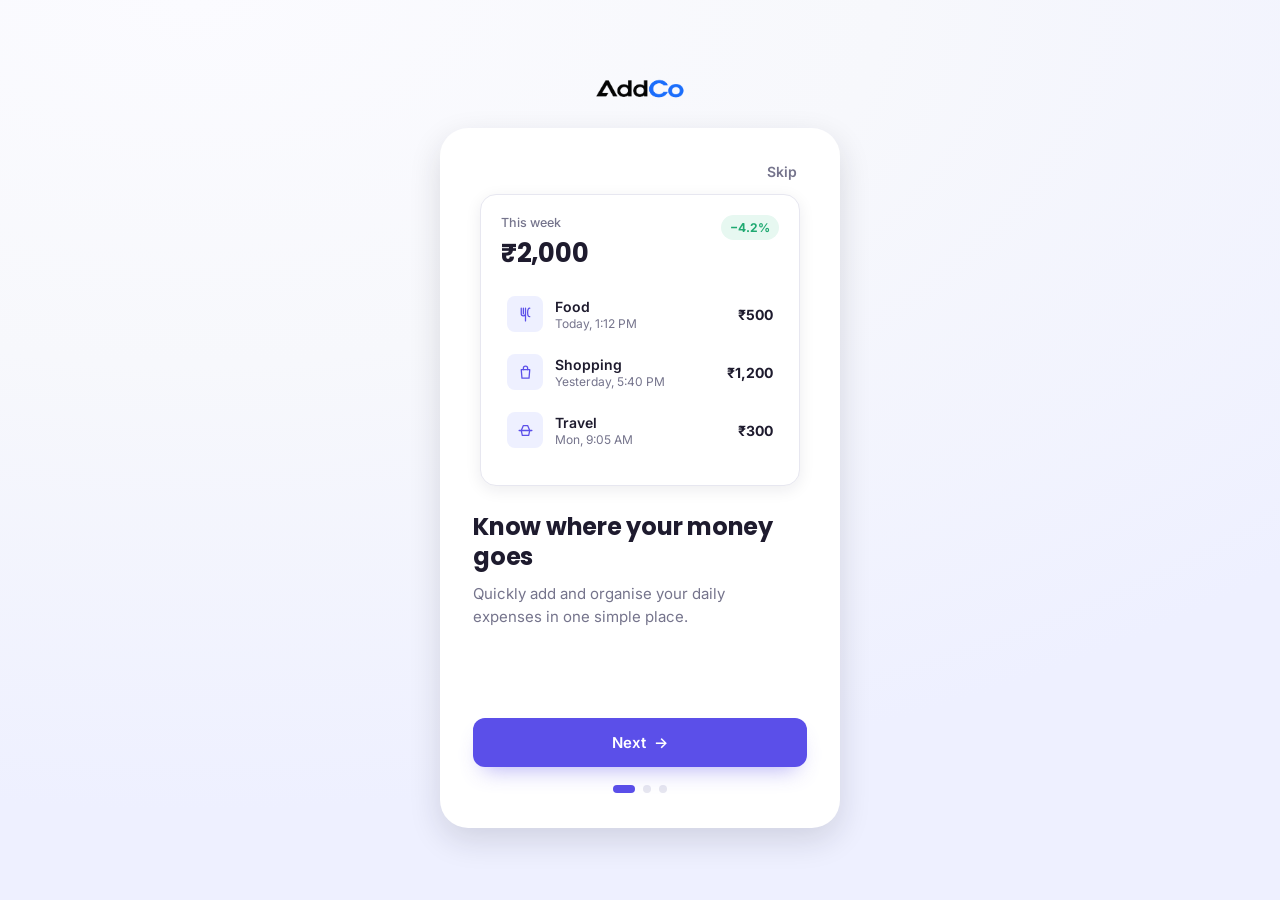
==== commit 0b7cea11: "AddNew File auth.js" ====
--- a/index.html
+++ b/index.html
@@ -4,7 +4,8 @@
 <head>
   <meta charset="UTF-8">
   <meta name="viewport" content="width=device-width, initial-scale=1.0, maximum-scale=1.0">
-  <title>AddCo — Track Your Expenses</title>
+  <title>AddCo-Track Your Expenses</title>
+  <link rel="icon" type="image/png" href="img/favicon.png">
 
   <link rel="preconnect" href="https://fonts.googleapis.com">
   <link
@@ -13,6 +14,7 @@
   <link rel="stylesheet" href="https://cdnjs.cloudflare.com/ajax/libs/font-awesome/6.5.1/css/all.min.css">
 
   <link rel="stylesheet" href="main.css">
+  <link rel="stylesheet" href="auth.css">
   <link rel="stylesheet" href="addExpense.css">
   <link rel="stylesheet" href="myPurchases.css">
   <link rel="stylesheet" href="budget.css">
@@ -21,7 +23,231 @@
   <link rel="stylesheet" href="settings.css">
 </head>
 
-<body>
+<body class="auth-active">
+
+  <!-- ============ AUTH FLOW (onboarding + login/signup/OTP) ============ -->
+  <div id="authFlow" class="auth-flow">
+    <div class="auth-stage">
+      <div class="auth-brand">
+        <img src="img/Finaal AddCo logo.png" alt="AddCo" class="auth-brand-logo">
+      </div>
+
+      <div class="auth-device">
+        <button class="auth-skip" id="authSkipBtn" type="button">Skip</button>
+
+        <!-- ONBOARDING 1 -->
+        <section class="auth-screen" data-view="onboarding-1" aria-hidden="true">
+          <div class="auth-visual">
+            <div class="auth-card">
+              <div class="auth-card__top">
+                <div>
+                  <p class="auth-card__label">This week</p>
+                  <p class="auth-card__figure">₹2,000</p>
+                </div>
+                <span class="auth-card__pill">−4.2%</span>
+              </div>
+              <ul class="auth-expense-list">
+                <li class="auth-expense-row">
+                  <span class="auth-expense-icon">
+                    <svg width="17" height="17" viewBox="0 0 24 24" fill="none">
+                      <path d="M6 3v8a3 3 0 0 0 6 0V3M9 3v8M12 3v18m6-18c-2 0-3 2.5-3 6s1 6 3 6" stroke="currentColor"
+                        stroke-width="1.8" stroke-linecap="round" stroke-linejoin="round" />
+                    </svg>
+                  </span>
+                  <span class="auth-expense-info">
+                    <span class="auth-expense-name">Food</span>
+                    <span class="auth-expense-sub">Today, 1:12 PM</span>
+                  </span>
+                  <span class="auth-expense-amount">₹500</span>
+                </li>
+                <li class="auth-expense-row">
+                  <span class="auth-expense-icon">
+                    <svg width="17" height="17" viewBox="0 0 24 24" fill="none">
+                      <path d="M6 8h12l-1 12H7L6 8Z" stroke="currentColor" stroke-width="1.8" stroke-linejoin="round" />
+                      <path d="M9 8V6a3 3 0 0 1 6 0v2" stroke="currentColor" stroke-width="1.8"
+                        stroke-linecap="round" />
+                    </svg>
+                  </span>
+                  <span class="auth-expense-info">
+                    <span class="auth-expense-name">Shopping</span>
+                    <span class="auth-expense-sub">Yesterday, 5:40 PM</span>
+                  </span>
+                  <span class="auth-expense-amount">₹1,200</span>
+                </li>
+                <li class="auth-expense-row">
+                  <span class="auth-expense-icon">
+                    <svg width="17" height="17" viewBox="0 0 24 24" fill="none">
+                      <path d="M3 12h18M6 12l3-7h6l3 7M6 12l1.5 7h9L18 12" stroke="currentColor" stroke-width="1.8"
+                        stroke-linecap="round" stroke-linejoin="round" />
+                    </svg>
+                  </span>
+                  <span class="auth-expense-info">
+                    <span class="auth-expense-name">Travel</span>
+                    <span class="auth-expense-sub">Mon, 9:05 AM</span>
+                  </span>
+                  <span class="auth-expense-amount">₹300</span>
+                </li>
+              </ul>
+            </div>
+          </div>
+          <div class="auth-copy">
+            <h1>Know where your money goes</h1>
+            <p>Quickly add and organise your daily expenses in one simple place.</p>
+          </div>
+          <button class="auth-next" type="button" data-next>Next <span aria-hidden="true">→</span></button>
+        </section>
+
+        <!-- ONBOARDING 2 -->
+        <section class="auth-screen" data-view="onboarding-2" aria-hidden="true">
+          <div class="auth-visual">
+            <div class="auth-card">
+              <p class="auth-card__label">Monthly budget</p>
+              <p class="auth-budget-figure">₹20,000</p>
+              <div class="auth-bar">
+                <div class="auth-bar__fill"></div>
+              </div>
+              <div class="auth-bar__scale">
+                <span>0</span>
+                <strong>62% used</strong>
+                <span>₹20k</span>
+              </div>
+              <div class="auth-split">
+                <div class="auth-split__item">
+                  <span class="auth-split__dot auth-split__dot--a"></span>
+                  <span>
+                    <span class="auth-split__label">Spent</span>
+                    <span class="auth-split__value">₹12,450</span>
+                  </span>
+                </div>
+                <div class="auth-split__divider"></div>
+                <div class="auth-split__item">
+                  <span class="auth-split__dot auth-split__dot--b"></span>
+                  <span>
+                    <span class="auth-split__label">Remaining</span>
+                    <span class="auth-split__value">₹7,550</span>
+                  </span>
+                </div>
+              </div>
+            </div>
+          </div>
+          <div class="auth-copy">
+            <h1>Stay within your budget</h1>
+            <p>Set your monthly budget and easily see how much you've spent and how much is left.</p>
+          </div>
+          <button class="auth-next" type="button" data-next>Next <span aria-hidden="true">→</span></button>
+        </section>
+
+        <!-- ONBOARDING 3 -->
+        <section class="auth-screen" data-view="onboarding-3" aria-hidden="true">
+          <div class="auth-visual">
+            <div class="auth-card auth-card--insights">
+              <div class="auth-donut-wrap">
+                <svg class="auth-donut" viewBox="0 0 120 120" role="img" aria-label="Spending split by category">
+                  <circle class="auth-donut__track" cx="60" cy="60" r="48" />
+                  <circle class="auth-donut__seg" cx="60" cy="60" r="48"
+                    style="--start:0;  --len:35; stroke:#FF7A59;" />
+                  <circle class="auth-donut__seg" cx="60" cy="60" r="48"
+                    style="--start:35; --len:25; stroke:var(--color-primary);" />
+                  <circle class="auth-donut__seg" cx="60" cy="60" r="48"
+                    style="--start:60; --len:20; stroke:var(--color-success);" />
+                  <circle class="auth-donut__seg" cx="60" cy="60" r="48"
+                    style="--start:80; --len:20; stroke:var(--color-warning);" />
+                </svg>
+                <div class="auth-donut__center">
+                  <span class="auth-donut__figure">₹12,450</span>
+                  <span class="auth-donut__label">this month</span>
+                </div>
+              </div>
+              <ul class="auth-legend">
+                <li class="auth-legend__item"><span class="auth-legend__dot" style="background:#FF7A59"></span>Food<span
+                    class="auth-legend__pct">35%</span></li>
+                <li class="auth-legend__item"><span class="auth-legend__dot"
+                    style="background:var(--color-primary)"></span>Shopping<span class="auth-legend__pct">25%</span>
+                </li>
+                <li class="auth-legend__item"><span class="auth-legend__dot"
+                    style="background:var(--color-success)"></span>Travel<span class="auth-legend__pct">20%</span></li>
+                <li class="auth-legend__item"><span class="auth-legend__dot"
+                    style="background:var(--color-warning)"></span>Bills<span class="auth-legend__pct">20%</span></li>
+              </ul>
+            </div>
+          </div>
+          <div class="auth-copy">
+            <h1>Make smarter money decisions</h1>
+            <p>Get a clear view of your spending and build better financial habits with AddCo.</p>
+          </div>
+          <button class="auth-next" type="button" data-view-target="login">Get started <span
+              aria-hidden="true">→</span></button>
+        </section>
+
+        <nav class="auth-dots" id="authDots" aria-label="Onboarding progress">
+          <button class="auth-dot" type="button" data-dot="1" aria-label="Go to screen 1"></button>
+          <button class="auth-dot" type="button" data-dot="2" aria-label="Go to screen 2"></button>
+          <button class="auth-dot" type="button" data-dot="3" aria-label="Go to screen 3"></button>
+        </nav>
+
+        <!-- LOGIN -->
+        <section class="auth-screen" data-view="login" aria-hidden="true">
+          <div class="auth-form-wrap">
+            <h1>Welcome back</h1>
+            <p>Login to continue to AddCo</p>
+            <form id="loginForm" novalidate>
+              <div class="form-group">
+                <label class="form-label" for="loginEmail">Email</label>
+                <input class="form-input" type="email" id="loginEmail" placeholder="you@example.com"
+                  autocomplete="email">
+                <span class="form-error" id="loginEmailError"></span>
+              </div>
+              <div class="form-group">
+                <label class="form-label" for="loginPassword">Password</label>
+                <input class="form-input" type="password" id="loginPassword" placeholder="••••••••"
+                  autocomplete="current-password">
+                <span class="form-error" id="loginPasswordError"></span>
+              </div>
+              <a href="#" class="auth-link" id="forgotPasswordLink">Forgot password?</a>
+              <button class="btn-primary auth-submit" type="submit">Login</button>
+            </form>
+            <p class="auth-switch">Don't have an account? <a href="#" data-view-target="signup">Sign up</a></p>
+          </div>
+        </section>
+
+        <!-- SIGN UP -->
+        <section class="auth-screen" data-view="signup" aria-hidden="true">
+          <div class="auth-form-wrap">
+            <h1>Create your account</h1>
+            <p>Start tracking your money with AddCo</p>
+            <form id="signupForm" novalidate>
+              <div class="form-group">
+                <label class="form-label" for="signupName">Full name</label>
+                <input class="form-input" type="text" id="signupName" placeholder="Your name" autocomplete="name">
+                <span class="form-error" id="signupNameError"></span>
+              </div>
+              <div class="form-group">
+                <label class="form-label" for="signupEmail">Email</label>
+                <input class="form-input" type="email" id="signupEmail" placeholder="you@example.com"
+                  autocomplete="email">
+                <span class="form-error" id="signupEmailError"></span>
+              </div>
+              <div class="form-group">
+                <label class="form-label" for="signupPassword">Password</label>
+                <input class="form-input" type="password" id="signupPassword" placeholder="At least 6 characters"
+                  autocomplete="new-password">
+                <span class="form-error" id="signupPasswordError"></span>
+              </div>
+              <div class="form-group">
+                <label class="form-label" for="signupConfirm">Confirm password</label>
+                <input class="form-input" type="password" id="signupConfirm" placeholder="Re-enter password"
+                  autocomplete="new-password">
+                <span class="form-error" id="signupConfirmError"></span>
+              </div>
+              <button class="btn-primary auth-submit" type="submit">Sign up</button>
+            </form>
+            <p class="auth-switch">Already have an account? <a href="#" data-view-target="login">Login</a></p>
+          </div>
+        </section>
+
+      </div>
+    </div>
+  </div>
 
   <!-- ============ LOADING SCREEN ============ -->
   <div id="loadingScreen" class="loading-screen">
@@ -49,7 +275,7 @@
           <i class="fa-regular fa-bell"></i>
         </button>
         <button class="user-chip" id="userChipBtn" aria-label="Account">
-          <span class="user-avatar-sm">RA</span>
+          <span class="user-avatar-sm" id="userAvatarSm">RA</span>
         </button>
       </div>
     </div>
@@ -70,7 +296,7 @@
         <div class="nav-view nav-view--main" id="navViewMain">
           <ul class="nav-links">
             <li><a href="#" class="nav-link" data-page="dashboard"><i
-                  class="fa-solid fa-grid-2 nav-link-icon"></i><span>Dashboard</span></a></li>
+                  class="fa-brands fa-houzz nav-link-icon"></i><span>Dashboard</span></a></li>
             <li><a href="#" class="nav-link" data-page="addExpense"><i
                   class="fa-solid fa-circle-plus nav-link-icon"></i><span>Add Expense</span></a></li>
             <li><a href="#" class="nav-link" data-page="myPurchases"><i
@@ -88,12 +314,12 @@
           <div class="nav-divider"></div>
 
           <button class="profile-section" id="profileToggleBtn">
-            <span class="user-avatar-md">RA</span>
+            <span class="user-avatar-md" id="userAvatarMd">RA</span>
             <span class="profile-info">
               <span class="profile-name" id="profileNameLabel">Riya Agarwal</span>
               <span class="profile-email" id="profileEmailLabel">riya.agarwal@email.com</span>
             </span>
-            <span class="premium-badge"><i class="fa-solid fa-crown"></i> Premium</span>
+            <span class="premium-badge"><i class="fa-solid fa-crown"></i> Basic Acc</span>
             <i class="fa-solid fa-chevron-right profile-arrow"></i>
           </button>
 
@@ -109,10 +335,10 @@
           </button>
 
           <div class="profile-summary">
-            <span class="user-avatar-lg">RA</span>
-            <span class="profile-name-lg">Riya Agarwal</span>
-            <span class="profile-email">riya.agarwal@email.com</span>
-            <span class="premium-badge"><i class="fa-solid fa-crown"></i> Premium</span>
+            <span class="user-avatar-lg" id="userAvatarLg">RA</span>
+            <span class="profile-name-lg" id="profileNameLg">Riya Agarwal</span>
+            <span class="profile-email" id="profileEmailLg">riya.agarwal@email.com</span>
+            <span class="premium-badge"><i class="fa-solid fa-crown"></i> Basic Acc</span>
           </div>
 
           <ul class="nav-links">
@@ -252,6 +478,8 @@
               class="optional-tag">(optional)</span></label>
           <textarea id="descriptionInput" class="form-input" rows="3"
             placeholder="What was this expense for?"></textarea>
+
+          <span class="form-error" id="descriptionError"></span>
         </div>
 
         <button type="submit" class="btn-primary btn-add-expense" id="addExpenseButton">
@@ -638,6 +866,7 @@
     <span class="toast-message" id="toastMessage"></span>
   </div>
 
+  <script src="auth.js"></script>
   <script src="noting.js"></script>
 </body>
 
--- a/main.css
+++ b/main.css
@@ -909,9 +909,10 @@
   gap: 10px;
   font-size: 13.5px;
   font-weight: 500;
-  z-index: 400;
+  z-index: 2000;
   box-shadow: var(--shadow-lg);
   opacity: 0;
+  pointer-events: none;
   transition:
     opacity 0.25s ease,
     transform 0.25s ease;
--- a/auth.css
+++ b/auth.css
@@ -0,0 +1,525 @@
+/* ==========================================================================
+   AddCo — auth.css
+   Onboarding + Login / Signup / Forgot-password flow.
+   Reuses the color, radius, shadow and font variables already defined
+   in main.css so this always stays visually in sync with the rest of AddCo.
+   ========================================================================== */
+
+/* ---------- Gate: hide the real app while the auth flow is active ---------- */
+body.auth-active .top-nav,
+body.auth-active .app-content,
+body.auth-active .footer-nav {
+  display: none !important;
+}
+body:not(.auth-active) #authFlow {
+  display: none !important;
+}
+
+/* ---------- Full-screen auth overlay ---------- */
+.auth-flow {
+  position: fixed;
+  inset: 0;
+  z-index: 1500;
+  background: radial-gradient(120% 90% at 15% 0%, #fbfbff 0%, var(--color-surface) 45%, #eef0ff 100%);
+  overflow-y: auto;
+  display: flex;
+  justify-content: center;
+}
+
+.auth-stage {
+  width: 100%;
+  min-height: 100%;
+  display: flex;
+  flex-direction: column;
+  align-items: center;
+  justify-content: center;
+  padding: 40px 20px 56px;
+}
+
+.auth-brand {
+  margin-bottom: 24px;
+}
+.auth-brand-logo {
+  height: 32px;
+  width: auto;
+  object-fit: contain;
+  display: block;
+}
+
+/* ---------- Device card ---------- */
+.auth-device {
+  position: relative;
+  width: 100%;
+  max-width: 400px;
+  min-height: 660px;
+  background: var(--color-bg);
+  border-radius: 28px;
+  box-shadow: var(--shadow-lg);
+  border: 1px solid rgba(255, 255, 255, 0.6);
+  padding: 22px 26px 30px;
+  display: flex;
+  flex-direction: column;
+}
+
+.auth-skip {
+  align-self: flex-end;
+  background: transparent;
+  border: none;
+  color: var(--color-text-muted);
+  font-size: 14px;
+  font-weight: 600;
+  padding: 8px 10px;
+  cursor: pointer;
+  border-radius: var(--radius-sm);
+  transition: color 0.15s ease, background 0.15s ease;
+}
+.auth-skip:hover {
+  color: var(--color-text);
+  background: var(--color-surface);
+}
+.auth-skip.is-hidden {
+  visibility: hidden;
+}
+
+/* ---------- Screens ---------- */
+.auth-screen {
+  display: none;
+  flex-direction: column;
+  flex: 1;
+  min-height: 0;
+  opacity: 0;
+}
+.auth-screen--active {
+  display: flex;
+  opacity: 1;
+}
+.auth-screen--enter {
+  animation: authSlideInRight 420ms cubic-bezier(0.22, 0.61, 0.36, 1) forwards;
+}
+.auth-screen--enter-back {
+  animation: authSlideInLeft 420ms cubic-bezier(0.22, 0.61, 0.36, 1) forwards;
+}
+@keyframes authSlideInRight {
+  from {
+    opacity: 0;
+    transform: translateX(32px);
+  }
+  to {
+    opacity: 1;
+    transform: translateX(0);
+  }
+}
+@keyframes authSlideInLeft {
+  from {
+    opacity: 0;
+    transform: translateX(-32px);
+  }
+  to {
+    opacity: 1;
+    transform: translateX(0);
+  }
+}
+
+.auth-visual {
+  margin-top: 6px;
+  display: flex;
+  justify-content: center;
+}
+
+.auth-copy {
+  margin-top: 26px;
+  text-align: left;
+}
+.auth-copy h1 {
+  font-family: var(--font-display);
+  font-size: 24px;
+  line-height: 1.24;
+  font-weight: 700;
+  letter-spacing: -0.01em;
+  margin: 0 0 10px;
+  color: var(--color-text);
+  max-width: 30ch;
+}
+.auth-copy p {
+  font-size: 15px;
+  line-height: 1.55;
+  color: var(--color-text-muted);
+  margin: 0;
+  max-width: 34ch;
+}
+
+.auth-next {
+  margin-top: auto;
+  padding-top: 26px;
+  width: 100%;
+  border: none;
+  background: var(--color-primary);
+  color: #fff;
+  font-family: var(--font-body);
+  font-weight: 600;
+  font-size: 15px;
+  padding-block: 15px;
+  border-radius: var(--radius-md);
+  cursor: pointer;
+  display: flex;
+  align-items: center;
+  justify-content: center;
+  gap: 8px;
+  box-shadow: 0 12px 22px -10px rgba(91, 79, 233, 0.45);
+  transition: transform 0.15s ease, box-shadow 0.15s ease, background 0.15s ease;
+}
+.auth-next:hover {
+  background: var(--color-primary-dark);
+  transform: translateY(-1px);
+}
+.auth-next:active {
+  transform: translateY(0) scale(0.99);
+}
+
+/* ---------- Progress dots ---------- */
+.auth-dots {
+  display: flex;
+  justify-content: center;
+  gap: 8px;
+  margin-top: 18px;
+}
+.auth-dots.is-hidden {
+  display: none;
+}
+.auth-dot {
+  width: 8px;
+  height: 8px;
+  border-radius: 999px;
+  border: none;
+  background: var(--color-border);
+  cursor: pointer;
+  padding: 0;
+  transition: width 0.25s ease, background 0.25s ease;
+}
+.auth-dot:hover {
+  background: #c9d5ea;
+}
+.auth-dot--active {
+  width: 22px;
+  background: var(--color-primary);
+}
+
+/* ---------- Mini phone-card mockups reused across onboarding screens ---------- */
+.auth-card {
+  width: 100%;
+  max-width: 320px;
+  background: var(--color-bg);
+  border-radius: var(--radius-lg);
+  padding: 20px;
+  box-shadow: var(--shadow-md);
+  border: 1px solid var(--color-border);
+}
+
+.auth-card__top {
+  display: flex;
+  align-items: flex-start;
+  justify-content: space-between;
+  margin-bottom: 14px;
+}
+.auth-card__label {
+  margin: 0 0 4px;
+  font-size: 12.5px;
+  color: var(--color-text-muted);
+  font-weight: 500;
+}
+.auth-card__figure {
+  margin: 0;
+  font-family: var(--font-display);
+  font-size: 26px;
+  font-weight: 700;
+  letter-spacing: -0.01em;
+}
+.auth-card__pill {
+  font-size: 12px;
+  font-weight: 700;
+  color: var(--color-success);
+  background: var(--color-success-light);
+  padding: 5px 9px;
+  border-radius: 999px;
+}
+
+.auth-expense-list {
+  list-style: none;
+  margin: 0 0 8px;
+  padding: 0;
+  display: flex;
+  flex-direction: column;
+  gap: 4px;
+}
+.auth-expense-row {
+  display: flex;
+  align-items: center;
+  gap: 12px;
+  padding: 9px 6px;
+}
+.auth-expense-icon {
+  width: 36px;
+  height: 36px;
+  min-width: 36px;
+  border-radius: var(--radius-sm);
+  display: flex;
+  align-items: center;
+  justify-content: center;
+  background: var(--color-primary-light);
+  color: var(--color-primary);
+  font-size: 15px;
+}
+.auth-expense-info {
+  display: flex;
+  flex-direction: column;
+  flex: 1;
+  min-width: 0;
+}
+.auth-expense-name {
+  font-size: 14px;
+  font-weight: 600;
+  color: var(--color-text);
+}
+.auth-expense-sub {
+  font-size: 12px;
+  color: var(--color-text-muted);
+  margin-top: 1px;
+}
+.auth-expense-amount {
+  font-size: 14px;
+  font-weight: 700;
+  color: var(--color-text);
+  white-space: nowrap;
+}
+
+.auth-budget-figure {
+  margin: 0 0 18px;
+  font-family: var(--font-display);
+  font-size: 30px;
+  font-weight: 700;
+  letter-spacing: -0.01em;
+}
+.auth-bar {
+  height: 12px;
+  border-radius: 999px;
+  background: var(--color-surface);
+  overflow: hidden;
+}
+.auth-bar__fill {
+  height: 100%;
+  width: 62%;
+  border-radius: 999px;
+  background: linear-gradient(90deg, var(--color-primary) 0%, var(--color-primary-dark) 100%);
+}
+.auth-bar__scale {
+  display: flex;
+  justify-content: space-between;
+  margin-top: 8px;
+  font-size: 11.5px;
+  color: var(--color-text-muted);
+}
+.auth-bar__scale strong {
+  color: var(--color-primary-dark);
+}
+.auth-split {
+  margin-top: 22px;
+  display: flex;
+  align-items: center;
+  background: var(--color-surface);
+  border: 1px solid var(--color-border);
+  border-radius: var(--radius-md);
+  padding: 16px;
+}
+.auth-split__item {
+  flex: 1;
+  display: flex;
+  align-items: center;
+  gap: 10px;
+}
+.auth-split__divider {
+  width: 1px;
+  align-self: stretch;
+  background: var(--color-border);
+  margin: 0 14px;
+}
+.auth-split__dot {
+  width: 9px;
+  height: 9px;
+  border-radius: 999px;
+  flex: none;
+}
+.auth-split__dot--a {
+  background: var(--color-primary);
+}
+.auth-split__dot--b {
+  background: var(--color-success);
+}
+.auth-split__label {
+  display: block;
+  font-size: 12px;
+  color: var(--color-text-muted);
+}
+.auth-split__value {
+  display: block;
+  font-size: 15px;
+  font-weight: 700;
+  color: var(--color-text);
+}
+
+.auth-legend {
+  list-style: none;
+  margin: 16px 0 0;
+  padding: 0;
+  display: grid;
+  grid-template-columns: 1fr 1fr;
+  gap: 10px 16px;
+}
+.auth-legend__item {
+  display: flex;
+  align-items: center;
+  gap: 8px;
+  font-size: 13px;
+  color: var(--color-text);
+  font-weight: 500;
+}
+.auth-legend__dot {
+  width: 8px;
+  height: 8px;
+  border-radius: 999px;
+  flex: none;
+}
+.auth-legend__pct {
+  margin-left: auto;
+  font-weight: 700;
+  color: var(--color-text-muted);
+}
+
+.auth-card--insights {
+  display: flex;
+  flex-direction: column;
+  align-items: center;
+}
+.auth-donut-wrap {
+  position: relative;
+  width: 168px;
+  height: 168px;
+  margin: 6px 0 20px;
+}
+.auth-donut {
+  width: 100%;
+  height: 100%;
+  transform: rotate(-90deg);
+}
+.auth-donut__track {
+  fill: none;
+  stroke: var(--color-surface);
+  stroke-width: 14;
+}
+.auth-donut__seg {
+  fill: none;
+  stroke-width: 14;
+  --circ: 301.59; /* 2 * PI * 48 */
+  stroke-dasharray: calc(var(--len) / 100 * var(--circ)) var(--circ);
+  stroke-dashoffset: calc(-1 * var(--start) / 100 * var(--circ));
+}
+.auth-donut__center {
+  position: absolute;
+  inset: 0;
+  display: flex;
+  flex-direction: column;
+  align-items: center;
+  justify-content: center;
+}
+.auth-donut__figure {
+  font-family: var(--font-display);
+  font-size: 19px;
+  font-weight: 700;
+  color: var(--color-text);
+}
+.auth-donut__label {
+  font-size: 11.5px;
+  color: var(--color-text-muted);
+  margin-top: 2px;
+}
+
+/* ---------- Login / signup / forgot / OTP forms ---------- */
+.auth-form-wrap {
+  width: 100%;
+  max-width: 320px;
+  margin: 0 auto;
+  display: flex;
+  flex-direction: column;
+}
+.auth-form-wrap h1 {
+  font-family: var(--font-display);
+  font-size: 24px;
+  font-weight: 700;
+  letter-spacing: -0.01em;
+  margin: 0 0 8px;
+  color: var(--color-text);
+}
+.auth-form-wrap > p {
+  font-size: 14.5px;
+  color: var(--color-text-muted);
+  margin: 0 0 26px;
+}
+
+.auth-submit {
+  width: 100%;
+  margin-top: 6px;
+  padding-block: 13px;
+}
+
+.auth-link {
+  display: block;
+  text-align: right;
+  margin: -8px 0 20px;
+  font-size: 13px;
+  font-weight: 600;
+  color: var(--color-primary-dark);
+  text-decoration: none;
+}
+.auth-link:hover {
+  text-decoration: underline;
+}
+
+.auth-switch {
+  margin: 22px 0 0;
+  text-align: center;
+  font-size: 13.5px;
+  color: var(--color-text-muted);
+}
+.auth-switch a {
+  color: var(--color-primary-dark);
+  font-weight: 700;
+  text-decoration: none;
+}
+.auth-switch a:hover {
+  text-decoration: underline;
+}
+
+/* ---------- Responsive ---------- */
+@media (max-width: 460px) {
+  .auth-device {
+    max-width: 100%;
+    min-height: 620px;
+    padding: 18px 20px 24px;
+    border-radius: 24px;
+  }
+  .auth-copy h1 {
+    font-size: 21px;
+  }
+  .auth-card {
+    padding: 18px;
+  }
+}
+
+@media (min-width: 720px) {
+  .auth-stage {
+    padding-top: 56px;
+  }
+  .auth-device {
+    min-height: 700px;
+    padding: 26px 32px 34px;
+  }
+}
